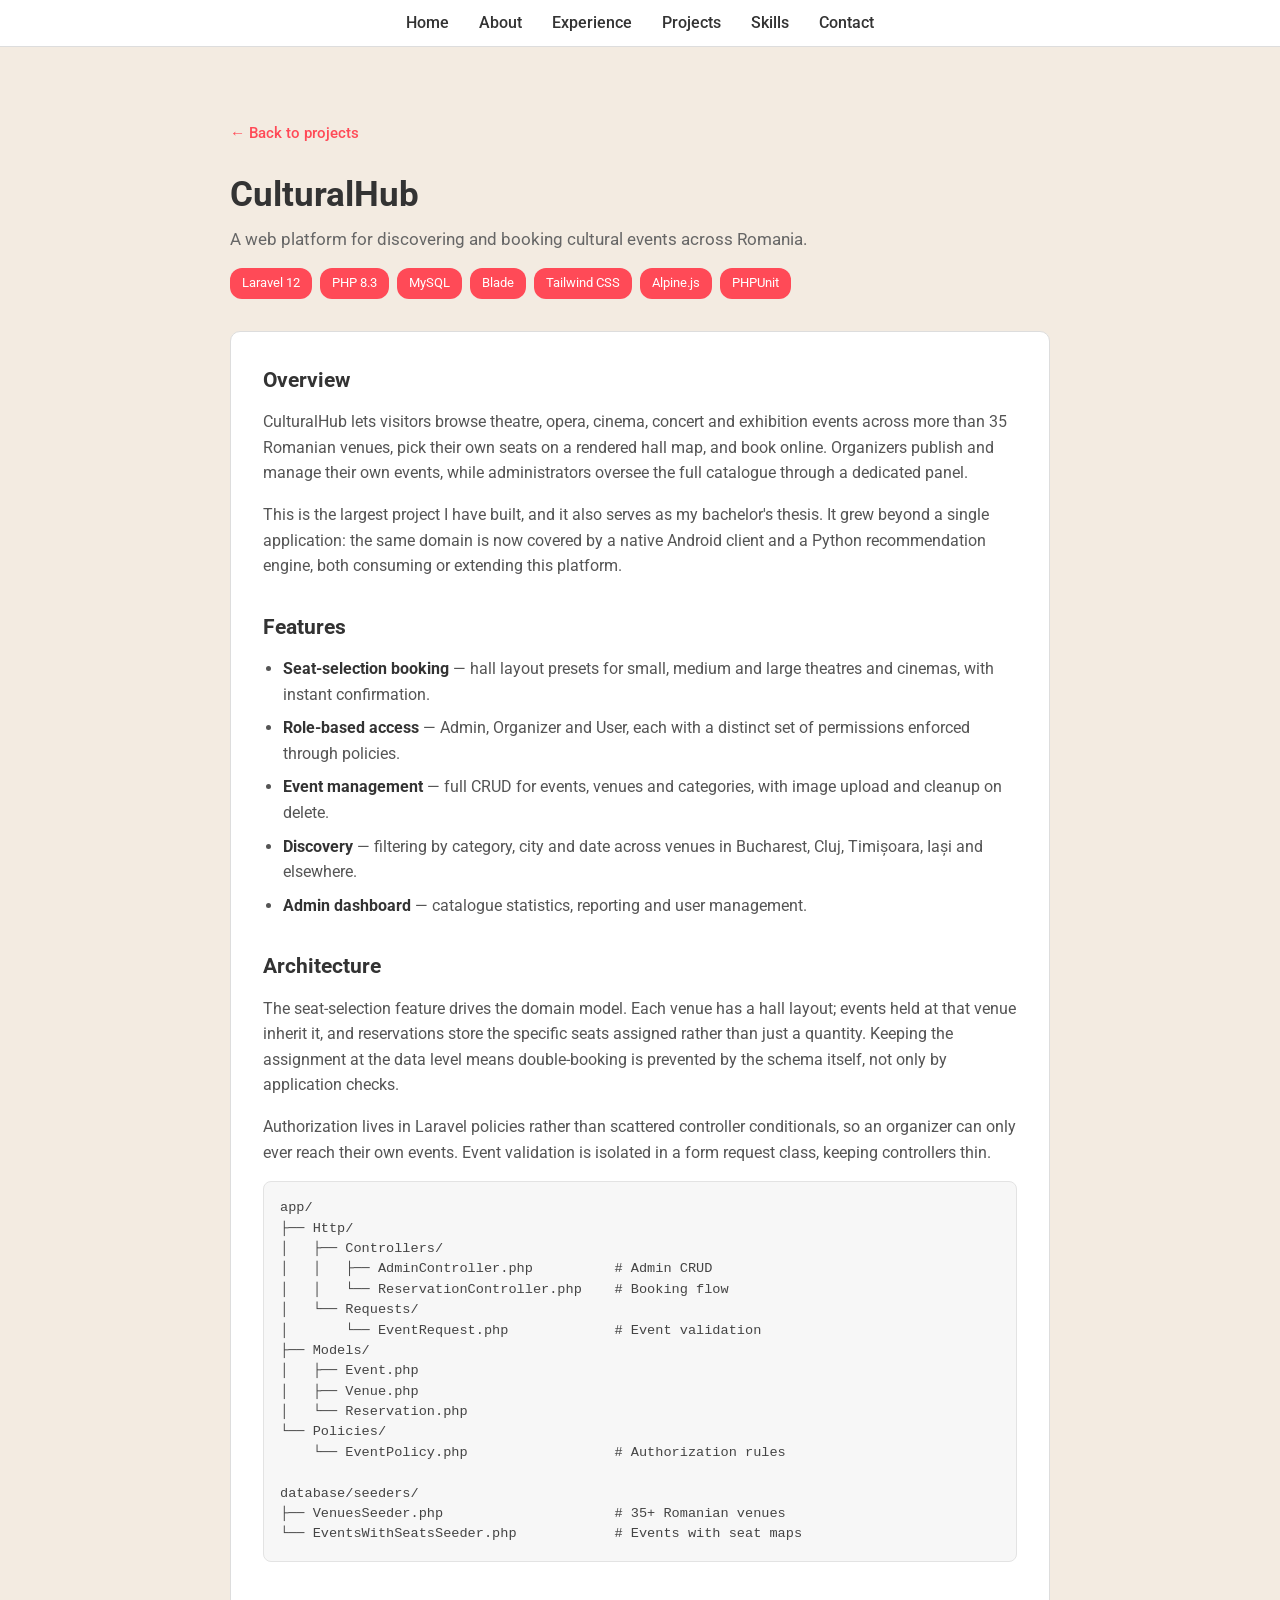
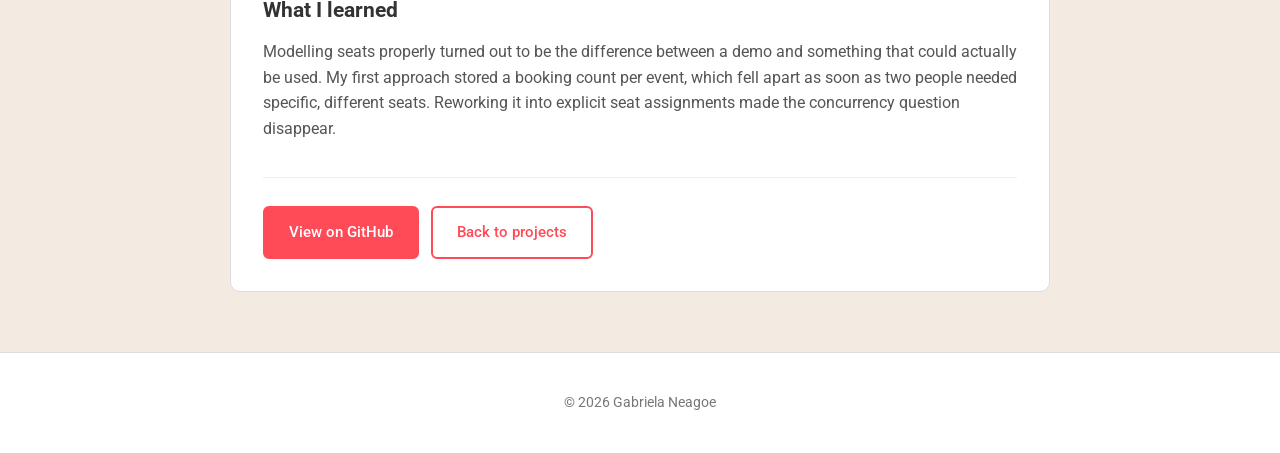
==== projects/cultural-hub.html @ bb6f54c4 "Add project detail pages" ====
<!DOCTYPE html>
<html lang="en">
<head>
    <meta charset="UTF-8">
    <meta name="viewport" content="width=device-width, initial-scale=1.0">
    <title>CulturalHub — Gabriela Neagoe</title>
    <link rel="stylesheet" href="../style.css">
    <link rel="stylesheet" href="../project-page.css">
    <link href="https://fonts.googleapis.com/css2?family=Roboto:wght@400;500;700&display=swap" rel="stylesheet">
</head>
<body>
    <header>
        <nav>
            <ul>
                <li><a href="../index.html#home">Home</a></li>
                <li><a href="../index.html#about">About</a></li>
                <li><a href="../index.html#experience">Experience</a></li>
                <li><a href="../index.html#projects">Projects</a></li>
                <li><a href="../index.html#skills">Skills</a></li>
                <li><a href="../index.html#contact">Contact</a></li>
            </ul>
        </nav>
    </header>

    <main class="project-page">
        <div class="project-page-inner">
            <a href="../index.html#projects" class="back-link">&larr; Back to projects</a>

            <h1 class="project-title">CulturalHub</h1>
            <p class="project-subtitle">A web platform for discovering and booking cultural events across Romania.</p>

            <div class="project-stack">
                <span class="stack-chip">Laravel 12</span>
                <span class="stack-chip">PHP 8.3</span>
                <span class="stack-chip">MySQL</span>
                <span class="stack-chip">Blade</span>
                <span class="stack-chip">Tailwind CSS</span>
                <span class="stack-chip">Alpine.js</span>
                <span class="stack-chip">PHPUnit</span>
            </div>

            <div class="project-body">
                <h2>Overview</h2>
                <p>CulturalHub lets visitors browse theatre, opera, cinema, concert and
                   exhibition events across more than 35 Romanian venues, pick their own
                   seats on a rendered hall map, and book online. Organizers publish and
                   manage their own events, while administrators oversee the full catalogue
                   through a dedicated panel.</p>

                <p>This is the largest project I have built, and it also serves as my
                   bachelor's thesis. It grew beyond a single application: the same domain
                   is now covered by a native Android client and a Python recommendation
                   engine, both consuming or extending this platform.</p>

                <h2>Features</h2>
                <ul>
                    <li><strong>Seat-selection booking</strong> — hall layout presets for
                        small, medium and large theatres and cinemas, with instant confirmation.</li>
                    <li><strong>Role-based access</strong> — Admin, Organizer and User, each
                        with a distinct set of permissions enforced through policies.</li>
                    <li><strong>Event management</strong> — full CRUD for events, venues and
                        categories, with image upload and cleanup on delete.</li>
                    <li><strong>Discovery</strong> — filtering by category, city and date
                        across venues in Bucharest, Cluj, Timișoara, Iași and elsewhere.</li>
                    <li><strong>Admin dashboard</strong> — catalogue statistics, reporting
                        and user management.</li>
                </ul>

                <h2>Architecture</h2>
                <p>The seat-selection feature drives the domain model. Each venue has a hall
                   layout; events held at that venue inherit it, and reservations store the
                   specific seats assigned rather than just a quantity. Keeping the
                   assignment at the data level means double-booking is prevented by the
                   schema itself, not only by application checks.</p>

                <p>Authorization lives in Laravel policies rather than scattered controller
                   conditionals, so an organizer can only ever reach their own events. Event
                   validation is isolated in a form request class, keeping controllers thin.</p>

                <div class="code-block">app/
├── Http/
│   ├── Controllers/
│   │   ├── AdminController.php          # Admin CRUD
│   │   └── ReservationController.php    # Booking flow
│   └── Requests/
│       └── EventRequest.php             # Event validation
├── Models/
│   ├── Event.php
│   ├── Venue.php
│   └── Reservation.php
└── Policies/
    └── EventPolicy.php                  # Authorization rules

database/seeders/
├── VenuesSeeder.php                     # 35+ Romanian venues
└── EventsWithSeatsSeeder.php            # Events with seat maps</div>

                <h2>What I learned</h2>
                <p>Modelling seats properly turned out to be the difference between a demo
                   and something that could actually be used. My first approach stored a
                   booking count per event, which fell apart as soon as two people needed
                   specific, different seats. Reworking it into explicit seat assignments
                   made the concurrency question disappear.</p>

                <div class="project-actions">
                    <a href="https://github.com/F1N3G/cultural-hub" class="btn-primary" target="_blank" rel="noopener">View on GitHub</a>
                    <a href="../index.html#projects" class="btn-outline">Back to projects</a>
                </div>
            </div>
        </div>
    </main>

    <footer><p>&copy; 2026 Gabriela Neagoe</p></footer>
</body>
</html>
---- style.css ----
html {
    scroll-behavior: smooth;
}

body {
    margin: 0;
    font-family: 'Roboto', sans-serif;
    color: #333;
    background-color: #f3ebe1;
    line-height: 1.6;
}

header {
    position: fixed;
    width: 100%;
    background: #fff;
    border-bottom: 1px solid #ddd;
    z-index: 1000;
    padding: 10px 0;
}

nav ul {
    list-style: none;
    display: flex;
    justify-content: center;
    padding: 0;
    margin: 0;
    flex-wrap: wrap;
}

nav ul li {
    margin: 0 15px;
}

nav ul li a {
    text-decoration: none;
    color: #333;
    font-weight: 500;
    transition: color 0.2s;
}

nav ul li a:hover {
    color: #ff4a57;
}

/* --- Hero --- */
.split-screen {
    display: flex;
    min-height: 100vh;
    align-items: center;
    justify-content: space-around;
    padding: 100px 20px 40px;
    box-sizing: border-box;
    gap: 40px;
}

.left-panel, .right-panel {
    flex: 1;
    display: flex;
    align-items: center;
    justify-content: center;
    box-sizing: border-box;
}

.panel-content {
    max-width: 480px;
}

.panel-content h1 {
    font-size: 2.6em;
    margin: 0 0 16px;
    line-height: 1.2;
}

.tagline {
    font-size: 1.1em;
    color: #555;
    margin-bottom: 24px;
}

.right-panel img {
    max-width: 100%;
    height: auto;
    border-radius: 10px;
}

.highlight {
    color: #ff4a57;
}

button {
    padding: 12px 24px;
    background: #ff4a57;
    color: #fff;
    border: none;
    border-radius: 6px;
    cursor: pointer;
    font-size: 1em;
    font-family: inherit;
    transition: background 0.3s;
}

button:hover {
    background: #ff6b7b;
}

/* --- Sections --- */
.section-block {
    padding: 80px 20px;
    box-sizing: border-box;
}

.section-inner {
    max-width: 1100px;
    margin: 0 auto;
    width: 100%;
}

.section-inner.narrow {
    max-width: 760px;
}

.section-block h2 {
    font-size: 2em;
    margin: 0 0 16px;
}

.section-lead {
    color: #666;
    margin-bottom: 28px;
}

.section-lead a, .section-inner p a {
    color: #ff4a57;
    font-weight: 500;
}

/* --- Projects --- */
.projects-grid {
    display: grid;
    grid-template-columns: repeat(auto-fit, minmax(300px, 1fr));
    gap: 20px;
}

.project-link {
    text-decoration: none;
    color: inherit;
}

.project-card {
    display: flex;
    flex-direction: column;
    height: 100%;
    border: 1px solid #ddd;
    border-radius: 10px;
    overflow: hidden;
    transition: transform 0.3s, box-shadow 0.3s;
    background: #fff;
    box-shadow: 0 2px 8px rgba(0, 0, 0, 0.08);
}

.project-card:hover {
    transform: translateY(-5px);
    box-shadow: 0 8px 25px rgba(0, 0, 0, 0.15);
}

.project-info {
    padding: 20px;
    flex-grow: 1;
    display: flex;
    flex-direction: column;
}

.project-info h3 {
    margin: 0 0 10px;
    color: #333;
    font-size: 1.15em;
}

.project-info p {
    margin: 0 0 16px;
    flex-grow: 1;
    font-size: 0.92em;
    color: #666;
}

.tech-stack {
    display: inline-block;
    background: #ff4a57;
    color: #fff;
    padding: 5px 10px;
    border-radius: 12px;
    font-size: 0.78em;
    align-self: flex-start;
}

.live-badge {
    display: inline-block;
    background: #2ecc71;
    color: #fff;
    font-size: 0.6em;
    padding: 3px 8px;
    border-radius: 10px;
    vertical-align: middle;
    margin-left: 6px;
    text-transform: uppercase;
    letter-spacing: 0.5px;
}

/* --- Skills --- */
.skills-grid {
    display: grid;
    grid-template-columns: repeat(auto-fit, minmax(250px, 1fr));
    gap: 20px;
    margin-top: 24px;
}

.skill-item {
    background: #fff;
    padding: 20px;
    border: 1px solid #ddd;
    border-radius: 10px;
}

.skill-item h3 {
    margin: 0 0 8px;
    font-size: 1.05em;
    color: #ff4a57;
}

.skill-item p {
    margin: 0;
    font-size: 0.92em;
    color: #666;
}

/* --- Contact --- */
.contact-list {
    list-style: none;
    padding: 0;
    margin-top: 24px;
}

.contact-list li {
    margin-bottom: 12px;
}

.contact-list a {
    color: #ff4a57;
    font-weight: 500;
    text-decoration: none;
}

.contact-list a:hover {
    text-decoration: underline;
}

footer {
    text-align: center;
    padding: 24px;
    background: #fff;
    border-top: 1px solid #ddd;
    color: #777;
    font-size: 0.9em;
}

/* --- Responsive --- */
@media (max-width: 768px) {
    .split-screen {
        flex-direction: column-reverse;
        text-align: center;
        gap: 24px;
    }

    .panel-content h1 {
        font-size: 2em;
    }

    .right-panel img {
        max-width: 260px;
    }

    nav ul li {
        margin: 0 10px;
    }
}
---- project-page.css ----
.project-page { padding: 120px 20px 60px; }
.project-page-inner { max-width: 820px; margin: 0 auto; }

.back-link {
    display: inline-block; margin-bottom: 28px; color: #ff4a57;
    text-decoration: none; font-weight: 500; font-size: 0.95em;
    transition: transform 0.2s;
}
.back-link:hover { transform: translateX(-4px); }

.project-title { font-size: 2.2em; margin: 0 0 10px; line-height: 1.2; }
.project-subtitle { color: #666; font-size: 1.05em; margin: 0 0 16px; }

.project-stack { display: flex; flex-wrap: wrap; gap: 8px; margin-bottom: 32px; }
.stack-chip {
    background: #ff4a57; color: #fff; padding: 5px 12px;
    border-radius: 12px; font-size: 0.8em;
}

.project-body {
    background: #fff; border: 1px solid #ddd;
    border-radius: 10px; padding: 32px;
}
.project-body h2 { font-size: 1.3em; margin: 32px 0 12px; }
.project-body h2:first-child { margin-top: 0; }
.project-body p { color: #555; margin: 0 0 16px; }
.project-body ul { color: #555; padding-left: 20px; margin: 0 0 16px; }
.project-body li { margin-bottom: 8px; }
.project-body strong { color: #333; }

.code-block {
    background: #f7f7f7; border: 1px solid #e3e3e3; border-radius: 8px;
    padding: 16px; overflow-x: auto; font-family: 'Courier New', monospace;
    font-size: 0.85em; color: #444; line-height: 1.5;
    margin: 0 0 16px; white-space: pre;
}

.project-actions {
    display: flex; gap: 12px; flex-wrap: wrap; margin-top: 36px;
    padding-top: 28px; border-top: 1px solid #eee;
}
.btn-primary, .btn-outline {
    display: inline-block; padding: 12px 24px; border-radius: 6px;
    text-decoration: none; font-size: 0.95em; font-weight: 500;
    transition: background 0.3s, color 0.3s;
}
.btn-primary { background: #ff4a57; color: #fff; border: 2px solid #ff4a57; }
.btn-primary:hover { background: #ff6b7b; border-color: #ff6b7b; }
.btn-outline { background: transparent; color: #ff4a57; border: 2px solid #ff4a57; }
.btn-outline:hover { background: #ff4a57; color: #fff; }

.status-note {
    background: #fff8e6; border-left: 4px solid #f0b429;
    padding: 14px 18px; border-radius: 6px; margin-bottom: 24px;
    color: #7a5a10; font-size: 0.92em;
}

.card-cta {
    display: block; margin-top: 12px; color: #ff4a57;
    font-size: 0.88em; font-weight: 500; transition: transform 0.2s;
}
.project-card:hover .card-cta { transform: translateX(4px); }

@media (max-width: 768px) {
    .project-page { padding: 100px 16px 40px; }
    .project-body { padding: 22px; }
    .project-title { font-size: 1.7em; }
}
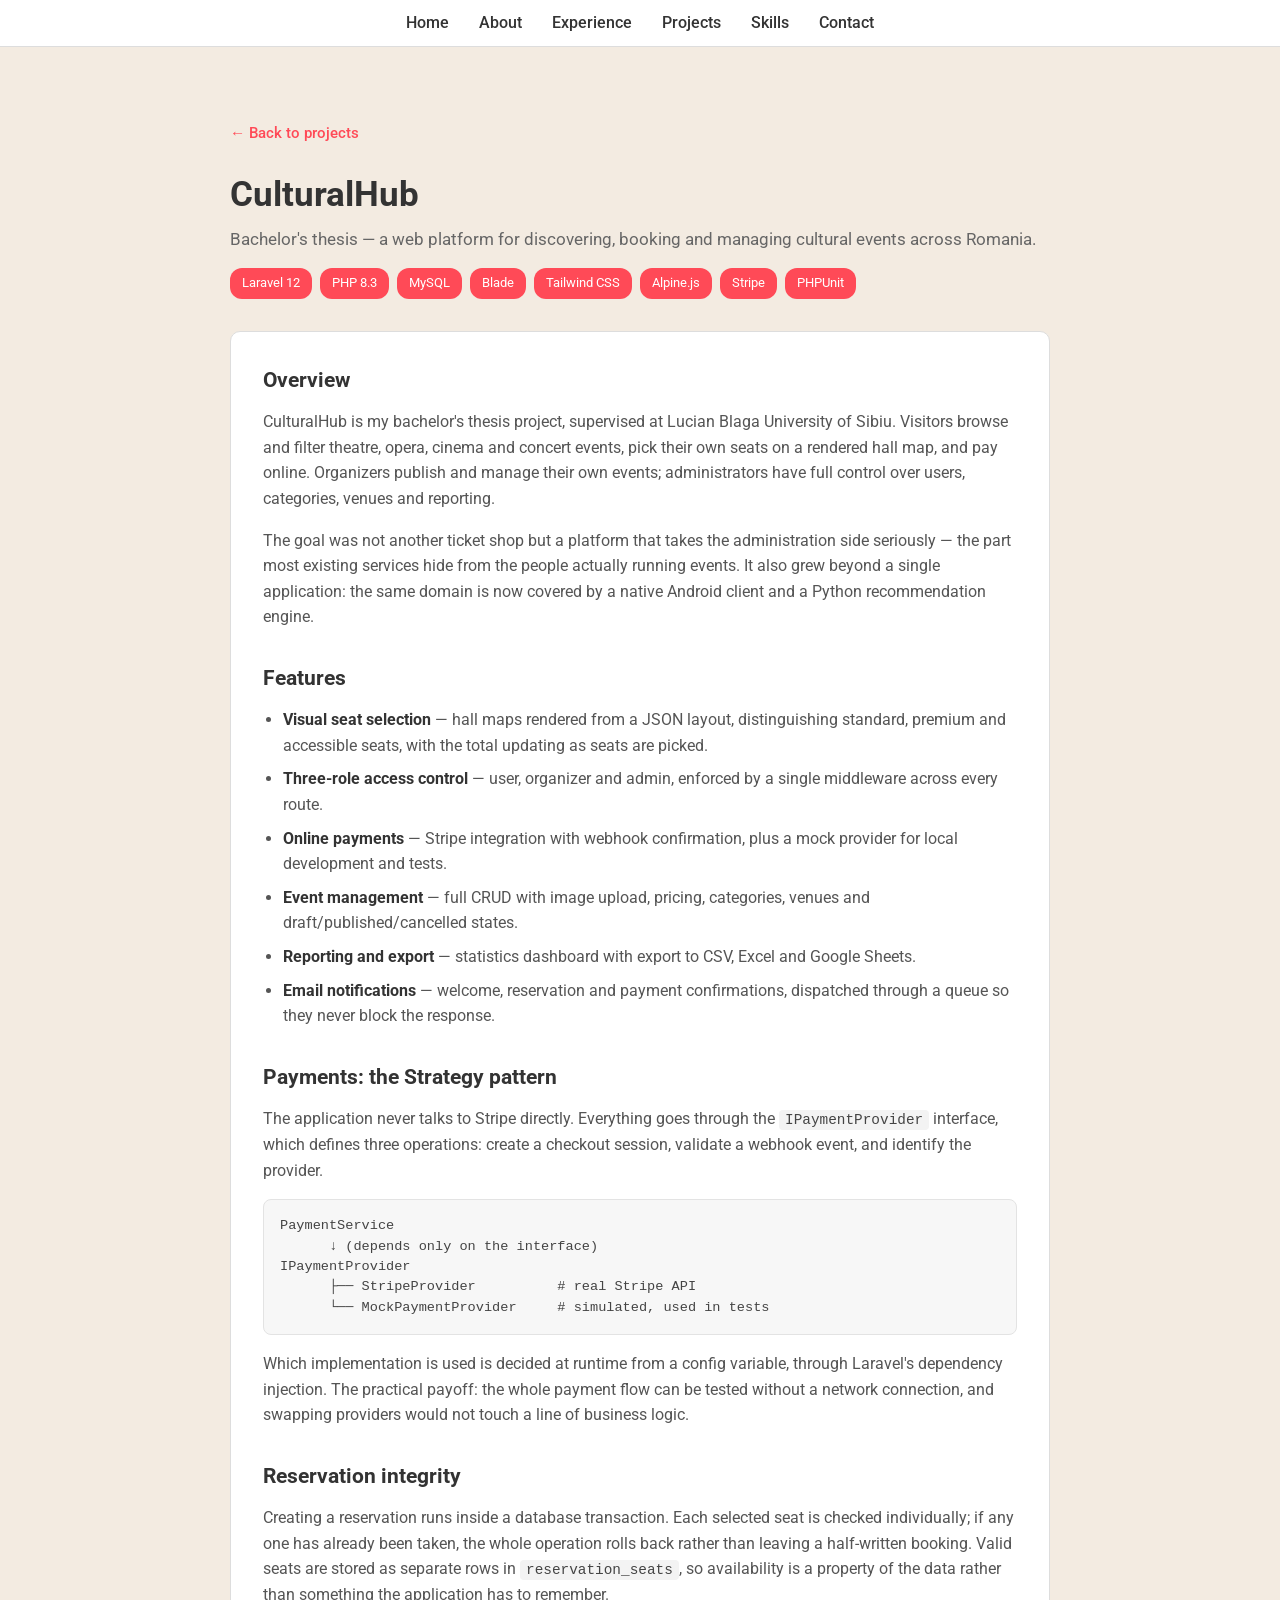
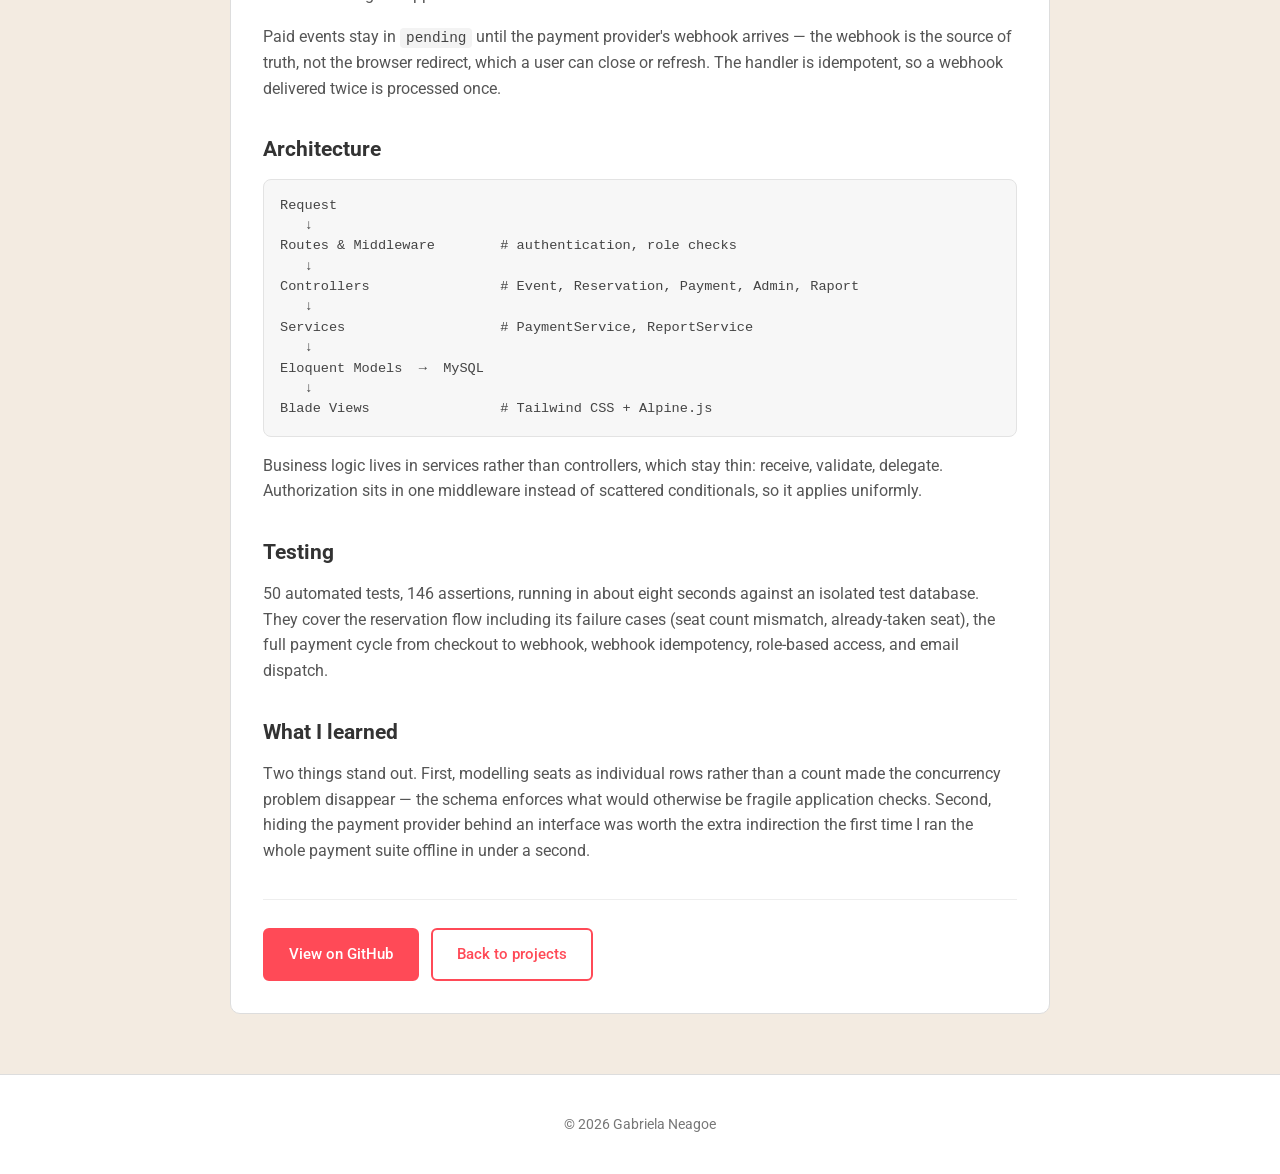
==== commit 3d83245d: "Update CulturalHub with thesis details" ====
--- a/projects/cultural-hub.html
+++ b/projects/cultural-hub.html
@@ -27,7 +27,8 @@
             <a href="../index.html#projects" class="back-link">&larr; Back to projects</a>
 
             <h1 class="project-title">CulturalHub</h1>
-            <p class="project-subtitle">A web platform for discovering and booking cultural events across Romania.</p>
+            <p class="project-subtitle">Bachelor's thesis — a web platform for discovering,
+               booking and managing cultural events across Romania.</p>
 
             <div class="project-stack">
                 <span class="stack-chip">Laravel 12</span>
@@ -36,71 +37,102 @@
                 <span class="stack-chip">Blade</span>
                 <span class="stack-chip">Tailwind CSS</span>
                 <span class="stack-chip">Alpine.js</span>
+                <span class="stack-chip">Stripe</span>
                 <span class="stack-chip">PHPUnit</span>
             </div>
 
             <div class="project-body">
                 <h2>Overview</h2>
-                <p>CulturalHub lets visitors browse theatre, opera, cinema, concert and
-                   exhibition events across more than 35 Romanian venues, pick their own
-                   seats on a rendered hall map, and book online. Organizers publish and
-                   manage their own events, while administrators oversee the full catalogue
-                   through a dedicated panel.</p>
+                <p>CulturalHub is my bachelor's thesis project, supervised at Lucian Blaga
+                   University of Sibiu. Visitors browse and filter theatre, opera, cinema and
+                   concert events, pick their own seats on a rendered hall map, and pay
+                   online. Organizers publish and manage their own events; administrators
+                   have full control over users, categories, venues and reporting.</p>
 
-                <p>This is the largest project I have built, and it also serves as my
-                   bachelor's thesis. It grew beyond a single application: the same domain
-                   is now covered by a native Android client and a Python recommendation
-                   engine, both consuming or extending this platform.</p>
+                <p>The goal was not another ticket shop but a platform that takes the
+                   administration side seriously — the part most existing services hide from
+                   the people actually running events. It also grew beyond a single
+                   application: the same domain is now covered by a native Android client and
+                   a Python recommendation engine.</p>
 
                 <h2>Features</h2>
                 <ul>
-                    <li><strong>Seat-selection booking</strong> — hall layout presets for
-                        small, medium and large theatres and cinemas, with instant confirmation.</li>
-                    <li><strong>Role-based access</strong> — Admin, Organizer and User, each
-                        with a distinct set of permissions enforced through policies.</li>
-                    <li><strong>Event management</strong> — full CRUD for events, venues and
-                        categories, with image upload and cleanup on delete.</li>
-                    <li><strong>Discovery</strong> — filtering by category, city and date
-                        across venues in Bucharest, Cluj, Timișoara, Iași and elsewhere.</li>
-                    <li><strong>Admin dashboard</strong> — catalogue statistics, reporting
-                        and user management.</li>
+                    <li><strong>Visual seat selection</strong> — hall maps rendered from a
+                        JSON layout, distinguishing standard, premium and accessible seats,
+                        with the total updating as seats are picked.</li>
+                    <li><strong>Three-role access control</strong> — user, organizer and
+                        admin, enforced by a single middleware across every route.</li>
+                    <li><strong>Online payments</strong> — Stripe integration with webhook
+                        confirmation, plus a mock provider for local development and tests.</li>
+                    <li><strong>Event management</strong> — full CRUD with image upload,
+                        pricing, categories, venues and draft/published/cancelled states.</li>
+                    <li><strong>Reporting and export</strong> — statistics dashboard with
+                        export to CSV, Excel and Google Sheets.</li>
+                    <li><strong>Email notifications</strong> — welcome, reservation and
+                        payment confirmations, dispatched through a queue so they never
+                        block the response.</li>
                 </ul>
 
+                <h2>Payments: the Strategy pattern</h2>
+                <p>The application never talks to Stripe directly. Everything goes through
+                   the <code>IPaymentProvider</code> interface, which defines three
+                   operations: create a checkout session, validate a webhook event, and
+                   identify the provider.</p>
+
+                <div class="code-block">PaymentService
+      ↓ (depends only on the interface)
+IPaymentProvider
+      ├── StripeProvider          # real Stripe API
+      └── MockPaymentProvider     # simulated, used in tests</div>
+
+                <p>Which implementation is used is decided at runtime from a config variable,
+                   through Laravel's dependency injection. The practical payoff: the whole
+                   payment flow can be tested without a network connection, and swapping
+                   providers would not touch a line of business logic.</p>
+
+                <h2>Reservation integrity</h2>
+                <p>Creating a reservation runs inside a database transaction. Each selected
+                   seat is checked individually; if any one has already been taken, the whole
+                   operation rolls back rather than leaving a half-written booking. Valid
+                   seats are stored as separate rows in <code>reservation_seats</code>, so
+                   availability is a property of the data rather than something the
+                   application has to remember.</p>
+
+                <p>Paid events stay in <code>pending</code> until the payment provider's
+                   webhook arrives — the webhook is the source of truth, not the browser
+                   redirect, which a user can close or refresh. The handler is idempotent, so
+                   a webhook delivered twice is processed once.</p>
+
                 <h2>Architecture</h2>
-                <p>The seat-selection feature drives the domain model. Each venue has a hall
-                   layout; events held at that venue inherit it, and reservations store the
-                   specific seats assigned rather than just a quantity. Keeping the
-                   assignment at the data level means double-booking is prevented by the
-                   schema itself, not only by application checks.</p>
+                <div class="code-block">Request
+   ↓
+Routes &amp; Middleware        # authentication, role checks
+   ↓
+Controllers                # Event, Reservation, Payment, Admin, Raport
+   ↓
+Services                   # PaymentService, ReportService
+   ↓
+Eloquent Models  →  MySQL
+   ↓
+Blade Views                # Tailwind CSS + Alpine.js</div>
 
-                <p>Authorization lives in Laravel policies rather than scattered controller
-                   conditionals, so an organizer can only ever reach their own events. Event
-                   validation is isolated in a form request class, keeping controllers thin.</p>
+                <p>Business logic lives in services rather than controllers, which stay thin:
+                   receive, validate, delegate. Authorization sits in one middleware instead
+                   of scattered conditionals, so it applies uniformly.</p>
 
-                <div class="code-block">app/
-├── Http/
-│   ├── Controllers/
-│   │   ├── AdminController.php          # Admin CRUD
-│   │   └── ReservationController.php    # Booking flow
-│   └── Requests/
-│       └── EventRequest.php             # Event validation
-├── Models/
-│   ├── Event.php
-│   ├── Venue.php
-│   └── Reservation.php
-└── Policies/
-    └── EventPolicy.php                  # Authorization rules
-
-database/seeders/
-├── VenuesSeeder.php                     # 35+ Romanian venues
-└── EventsWithSeatsSeeder.php            # Events with seat maps</div>
+                <h2>Testing</h2>
+                <p>50 automated tests, 146 assertions, running in about eight seconds against
+                   an isolated test database. They cover the reservation flow including its
+                   failure cases (seat count mismatch, already-taken seat), the full payment
+                   cycle from checkout to webhook, webhook idempotency, role-based access,
+                   and email dispatch.</p>
 
                 <h2>What I learned</h2>
-                <p>Modelling seats properly turned out to be the difference between a demo
-                   and something that could actually be used. My first approach stored a
-                   booking count per event, which fell apart as soon as two people needed
-                   specific, different seats. Reworking it into explicit seat assignments
-                   made the concurrency question disappear.</p>
+                <p>Two things stand out. First, modelling seats as individual rows rather
+                   than a count made the concurrency problem disappear — the schema enforces
+                   what would otherwise be fragile application checks. Second, hiding the
+                   payment provider behind an interface was worth the extra indirection the
+                   first time I ran the whole payment suite offline in under a second.</p>
 
                 <div class="project-actions">
                     <a href="https://github.com/F1N3G/cultural-hub" class="btn-primary" target="_blank" rel="noopener">View on GitHub</a>
--- a/project-page.css
+++ b/project-page.css
@@ -27,6 +27,10 @@
 .project-body ul { color: #555; padding-left: 20px; margin: 0 0 16px; }
 .project-body li { margin-bottom: 8px; }
 .project-body strong { color: #333; }
+.project-body code {
+    background: #f3f3f3; padding: 2px 6px; border-radius: 4px;
+    font-family: 'Courier New', monospace; font-size: 0.9em; color: #444;
+}
 
 .code-block {
     background: #f7f7f7; border: 1px solid #e3e3e3; border-radius: 8px;
@@ -61,8 +65,44 @@
 }
 .project-card:hover .card-cta { transform: translateX(4px); }
 
+.thesis-badge {
+    display: inline-block; background: #6c5ce7; color: #fff;
+    font-size: 0.6em; padding: 3px 8px; border-radius: 10px;
+    vertical-align: middle; margin-left: 6px;
+    text-transform: uppercase; letter-spacing: 0.5px;
+}
+
+/* --- Experience --- */
+.experience-item {
+    background: #fff; border: 1px solid #ddd;
+    border-radius: 10px; padding: 24px; margin-top: 24px;
+}
+
+.experience-header {
+    display: flex; justify-content: space-between; align-items: flex-start;
+    gap: 16px; flex-wrap: wrap; border-bottom: 1px solid #eee;
+    padding-bottom: 14px; margin-bottom: 14px;
+}
+.experience-header h3 { margin: 0; font-size: 1.15em; }
+
+.experience-company {
+    margin: 4px 0 0; color: #ff4a57;
+    font-weight: 500; font-size: 0.95em;
+}
+
+.experience-date {
+    color: #888; font-size: 0.9em;
+    white-space: nowrap; padding-top: 4px;
+}
+
+.experience-list {
+    margin: 0 0 16px; padding-left: 20px;
+    color: #666; font-size: 0.93em;
+}
+.experience-list li { margin-bottom: 8px; }
+
 @media (max-width: 768px) {
     .project-page { padding: 100px 16px 40px; }
     .project-body { padding: 22px; }
     .project-title { font-size: 1.7em; }
-} +}
